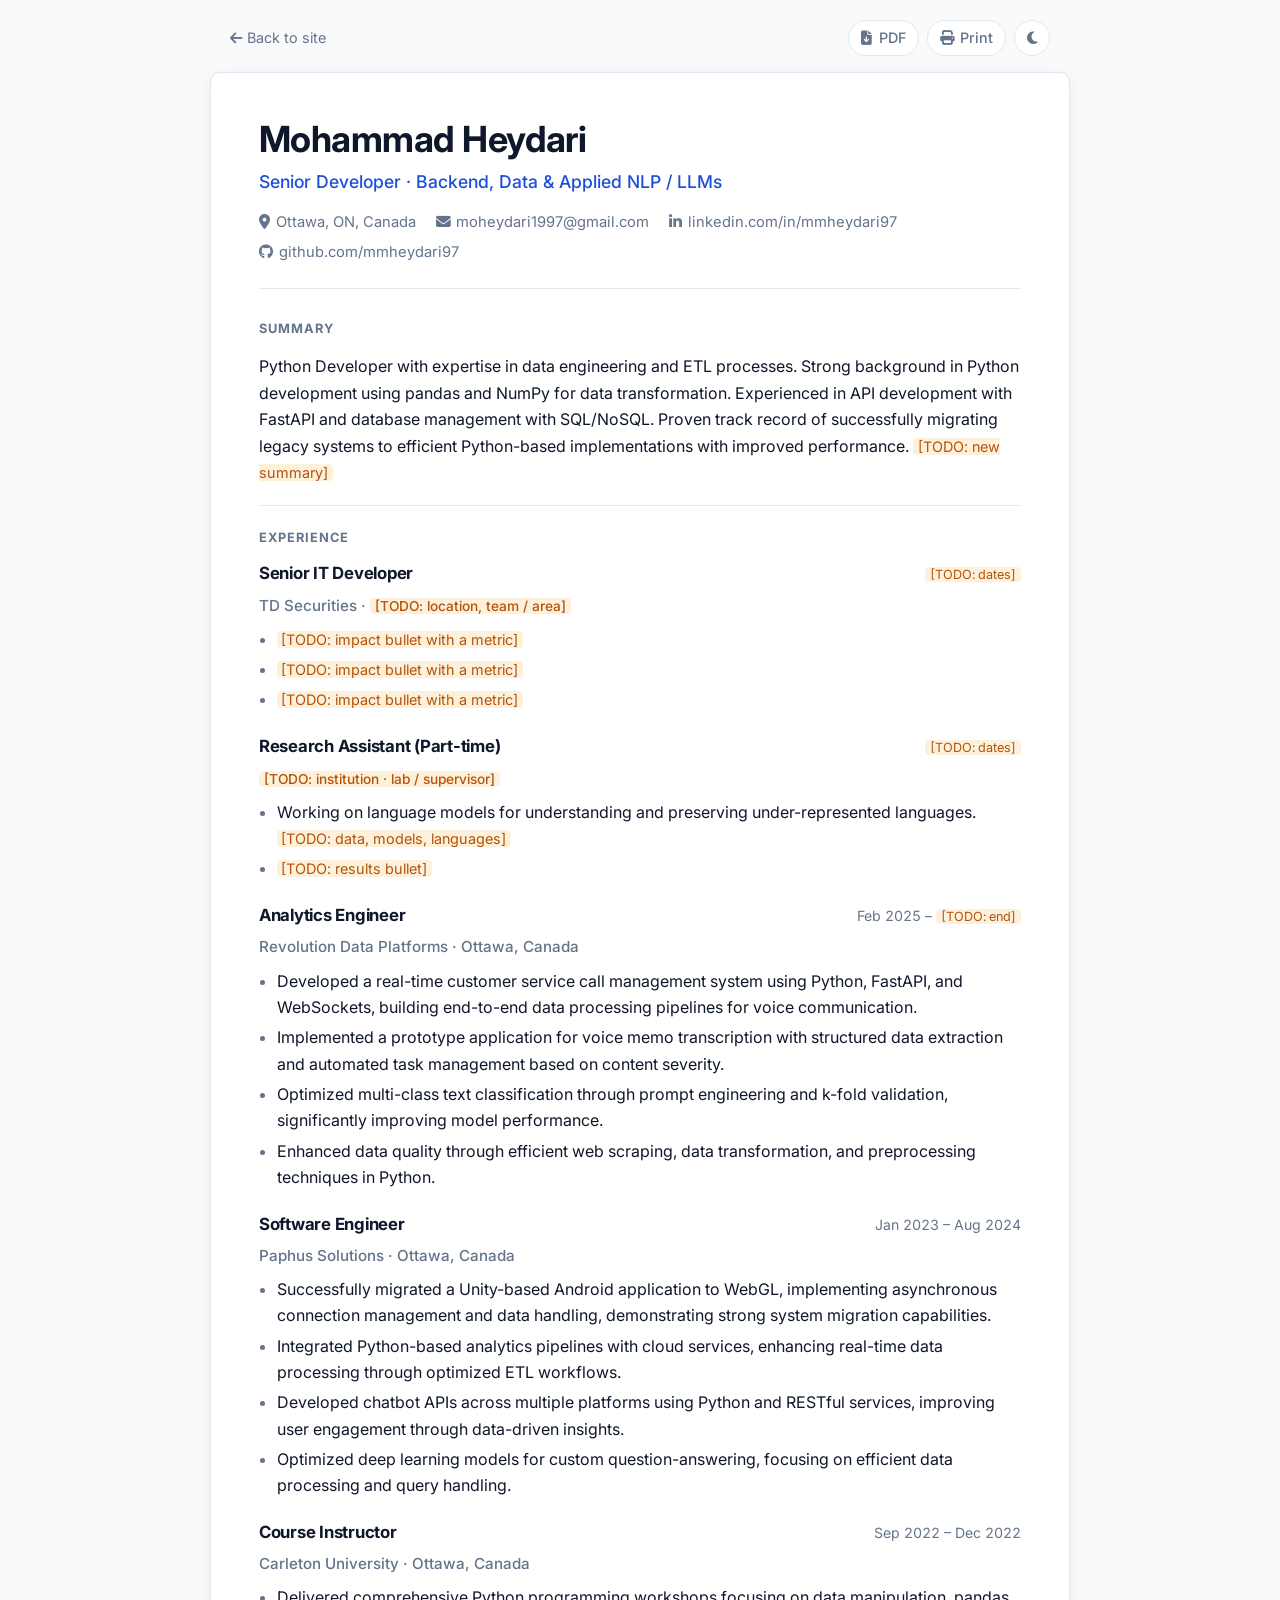
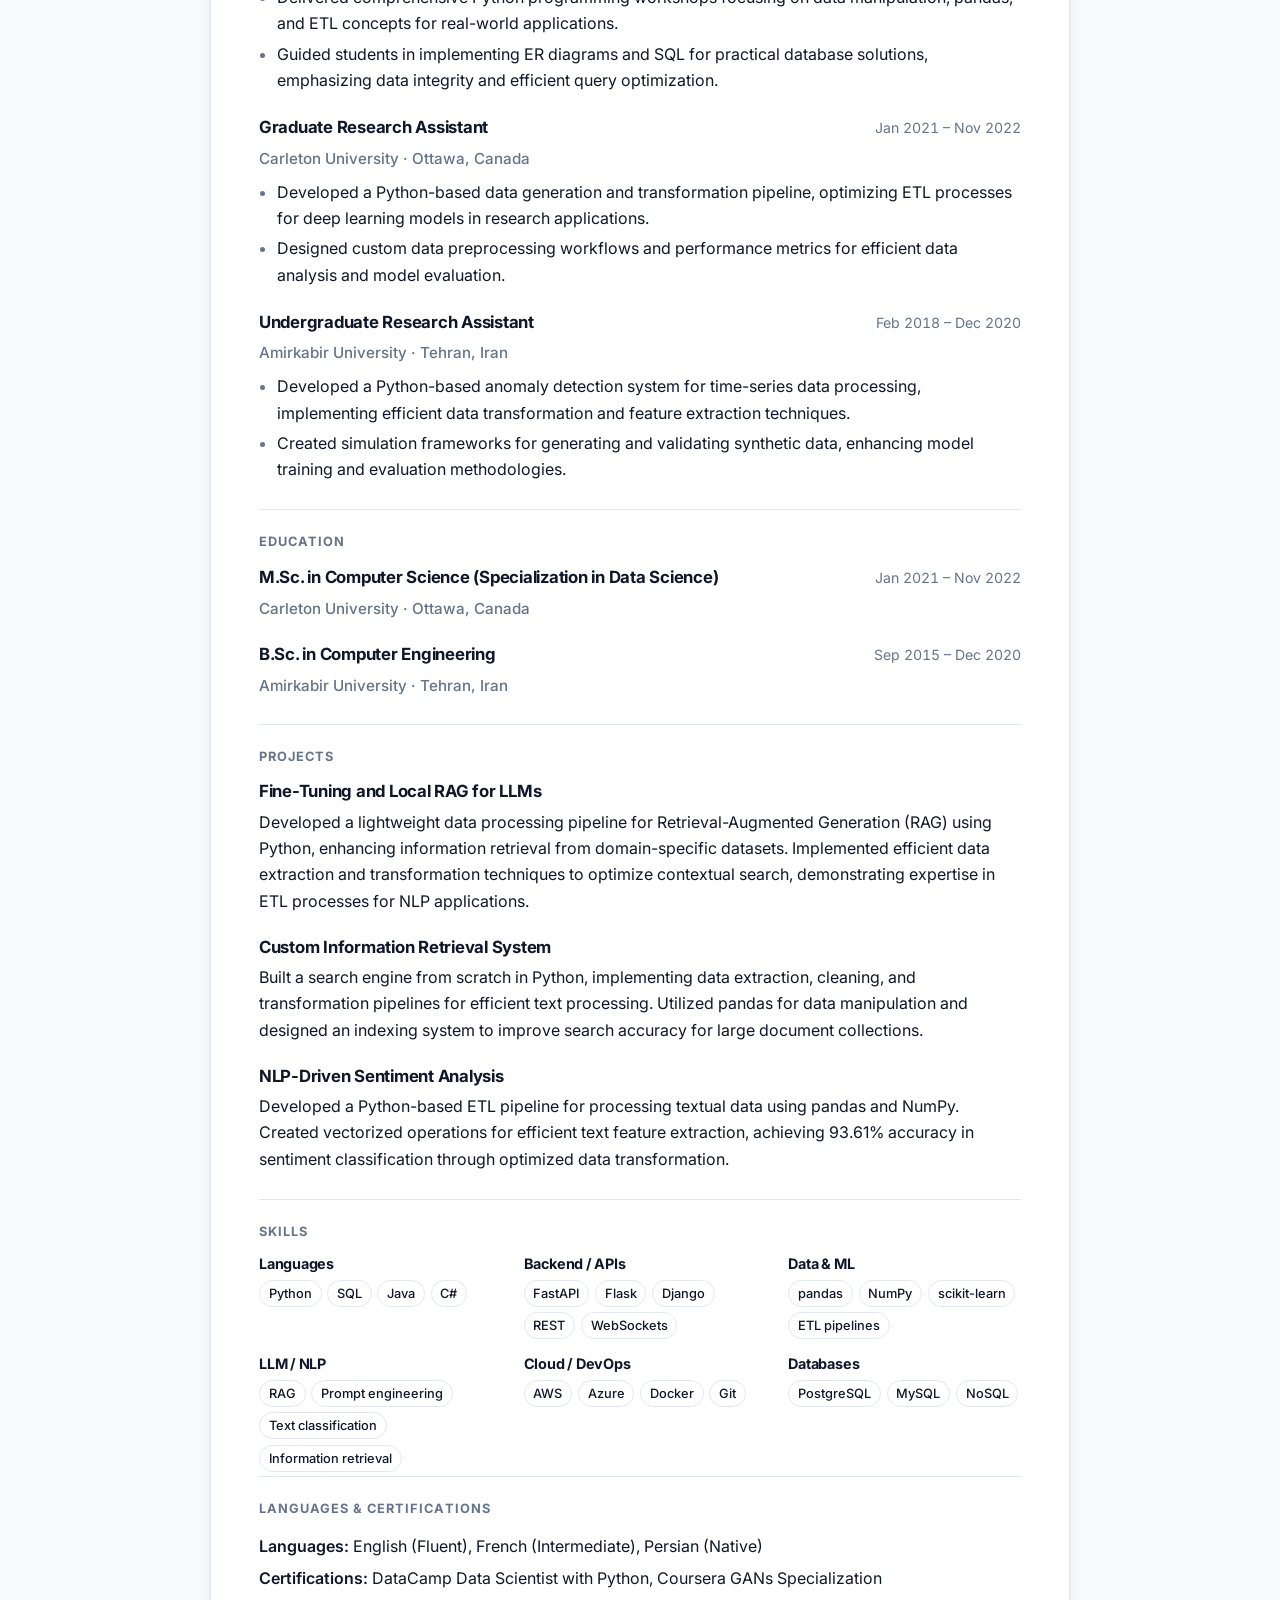
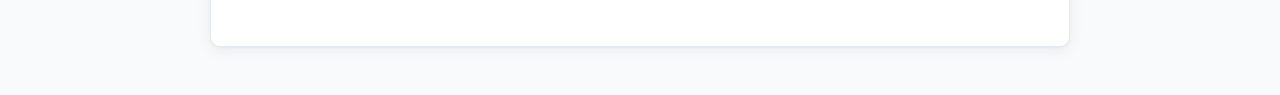
==== cv/updated/modern-cv.html @ 20de5960 "Redesign résumé site: Bootstrap 5.3, shared tokens, dark mode - Replace the 2019 Start Bootstrap tem" ====
<!DOCTYPE html>
<html lang="en">
<head>
    <meta charset="UTF-8">
    <meta name="viewport" content="width=device-width, initial-scale=1">
    <title>Mohammad Heydari · CV</title>
    <meta name="description" content="CV of Mohammad Heydari — senior developer, backend, data and applied NLP / LLMs.">
    <meta name="color-scheme" content="light dark">
    <link rel="icon" type="image/svg+xml" href="../../img/laptop-code-solid.svg">

    <script>
        (function () {
            var t = null;
            try { t = localStorage.getItem('theme'); } catch (e) {}
            if (t !== 'light' && t !== 'dark') {
                t = window.matchMedia && window.matchMedia('(prefers-color-scheme: dark)').matches ? 'dark' : 'light';
            }
            document.documentElement.setAttribute('data-bs-theme', t);
        })();
    </script>

    <link rel="preconnect" href="https://fonts.googleapis.com">
    <link rel="preconnect" href="https://fonts.gstatic.com" crossorigin>
    <link href="https://fonts.googleapis.com/css2?family=Inter:wght@400;500;600;700&display=swap" rel="stylesheet">
    <link rel="stylesheet" href="https://cdnjs.cloudflare.com/ajax/libs/font-awesome/6.5.2/css/all.min.css">

    <style>
        /* Shared design tokens (same block as css/style.css and the blog) */
        :root,
        [data-bs-theme="light"] {
          --bg: #f8fafc;
          --surface: #ffffff;
          --text: #0f172a;
          --muted: #64748b;
          --border: #e2e8f0;
          --accent: #1d4ed8;
          --accent-hover: #1e40af;
          --accent-soft: #dbeafe;
          --accent-rgb: 29, 78, 216;
          --on-accent: #ffffff;
          --shadow: 0 1px 2px rgba(15, 23, 42, 0.04), 0 4px 16px rgba(15, 23, 42, 0.06);
        }
        
        [data-bs-theme="dark"] {
          --bg: #0b1220;
          --surface: #131c2e;
          --text: #e2e8f0;
          --muted: #94a3b8;
          --border: #263247;
          --accent: #60a5fa;
          --accent-hover: #93c5fd;
          --accent-soft: rgba(96, 165, 250, 0.14);
          --accent-rgb: 96, 165, 250;
          --on-accent: #0b1220;
          --shadow: 0 1px 2px rgba(0, 0, 0, 0.3), 0 4px 16px rgba(0, 0, 0, 0.25);
        }

        :root { --radius: 10px; --font: "Inter", system-ui, -apple-system, "Segoe UI", Roboto, sans-serif; }

        *, *::before, *::after { box-sizing: border-box; }
        body {
            margin: 0;
            font-family: var(--font);
            font-size: 1rem;
            line-height: 1.65;
            color: var(--text);
            background: var(--bg);
        }
        a { color: var(--accent); text-underline-offset: 2px; }
        a:hover { color: var(--accent-hover); }
        :focus-visible { outline: 2px solid var(--accent); outline-offset: 2px; }
        h1, h2, h3 { font-weight: 700; letter-spacing: -0.015em; line-height: 1.25; margin: 0; }

        .toolbar {
            max-width: 860px;
            margin: 0 auto;
            padding: 1.25rem 1.25rem 0;
            display: flex;
            justify-content: space-between;
            align-items: center;
            gap: 1rem;
            font-size: .9rem;
        }
        .toolbar a { color: var(--muted); text-decoration: none; }
        .toolbar a:hover { color: var(--accent); }
        .toolbar .actions { display: flex; gap: .5rem; align-items: center; }
        .icon-btn {
            display: inline-flex; align-items: center; justify-content: center; gap: .4rem;
            height: 2.25rem; min-width: 2.25rem; padding: 0 .75rem;
            border: 1px solid var(--border); border-radius: 999px;
            background: var(--surface); color: var(--muted);
            font: inherit; font-weight: 500; cursor: pointer;
            transition: color .15s ease, background-color .15s ease;
        }
        .icon-btn:hover { color: var(--text); background: var(--accent-soft); }
        .theme-toggle { padding: 0; }
        .theme-toggle .fa-sun { display: none; }
        [data-bs-theme="dark"] .theme-toggle .fa-sun { display: inline-block; }
        [data-bs-theme="dark"] .theme-toggle .fa-moon { display: none; }

        .sheet {
            max-width: 860px;
            margin: 1rem auto 3rem;
            padding: 2.75rem 3rem;
            background: var(--surface);
            border: 1px solid var(--border);
            border-radius: var(--radius);
            box-shadow: var(--shadow);
        }

        header { border-bottom: 1px solid var(--border); padding-bottom: 1.5rem; margin-bottom: .5rem; }
        header h1 { font-size: 2.25rem; }
        .subtitle { color: var(--accent); font-weight: 500; font-size: 1.1rem; margin: .3rem 0 .9rem; }
        .contact { display: flex; flex-wrap: wrap; gap: .35rem 1.25rem; color: var(--muted); font-size: .92rem; }
        .contact a { color: var(--muted); text-decoration: none; }
        .contact a:hover { color: var(--accent); }
        .contact i { margin-right: .35rem; }

        section { padding: 1.5rem 0 .25rem; }
        section + section { border-top: 1px solid var(--border); }
        .section-title {
            font-size: .8rem;
            text-transform: uppercase;
            letter-spacing: .08em;
            color: var(--muted);
            margin-bottom: 1rem;
        }

        .item { margin-bottom: 1.4rem; break-inside: avoid; }
        .item-head { display: flex; flex-wrap: wrap; justify-content: space-between; align-items: baseline; gap: .1rem 1.5rem; }
        .item-head h3 { font-size: 1.05rem; }
        .date { color: var(--muted); font-size: .88rem; white-space: nowrap; font-variant-numeric: tabular-nums; }
        .org { color: var(--muted); font-weight: 500; margin: .1rem 0 0; font-size: .95rem; }
        .item ul { margin: .5rem 0 0; padding-left: 1.1rem; }
        .item li { margin-bottom: .25rem; }
        .item li::marker { color: var(--muted); }
        .item p { margin: .4rem 0 0; }

        .skills { display: grid; grid-template-columns: repeat(auto-fit, minmax(14rem, 1fr)); gap: 1rem 2rem; }
        .skills h3 { font-size: .9rem; margin-bottom: .4rem; }
        .chips { display: flex; flex-wrap: wrap; gap: .35rem; list-style: none; padding: 0; margin: 0; }
        .chips li {
            font-size: .8rem; font-weight: 500;
            padding: .12rem .55rem;
            border: 1px solid var(--border);
            border-radius: 999px;
        }
        .kv { margin: 0 0 .4rem; }
        .kv strong { font-weight: 600; }

        .todo {
            color: #b45309;
            background: color-mix(in srgb, #f59e0b 14%, transparent);
            border-radius: 4px;
            padding: 0 .3rem;
            font-size: .9em;
        }
        [data-bs-theme="dark"] .todo { color: #fbbf24; }

        @media (max-width: 640px) {
            .sheet { padding: 1.5rem 1.25rem; margin: .75rem 1rem 2rem; }
            header h1 { font-size: 1.9rem; }
        }
        @media (prefers-reduced-motion: reduce) {
            *, *::before, *::after { transition: none !important; animation: none !important; }
        }
        @media print {
            :root, [data-bs-theme="dark"] {
                --bg: #fff; --surface: #fff; --text: #000; --muted: #444;
                --border: #ccc; --accent: #1d4ed8; --shadow: none;
            }
            @page { margin: 14mm; }
            body { font-size: 10.5pt; }
            .toolbar, .todo { display: none !important; }
            .sheet { margin: 0; padding: 0; border: 0; box-shadow: none; max-width: none; }
            a { color: inherit; text-decoration: none; }
        }
    </style>
</head>
<body>
    <div class="toolbar">
        <a href="../../index.html"><i class="fas fa-arrow-left" aria-hidden="true"></i> Back to site</a>
        <div class="actions">
            <a class="icon-btn" href="CV.pdf" target="_blank" rel="noopener"><i class="fas fa-file-arrow-down" aria-hidden="true"></i> PDF</a>
            <button type="button" class="icon-btn" onclick="window.print()"><i class="fas fa-print" aria-hidden="true"></i> Print</button>
            <button type="button" class="icon-btn theme-toggle" aria-label="Toggle dark mode" title="Toggle dark mode">
                <i class="fas fa-moon" aria-hidden="true"></i><i class="fas fa-sun" aria-hidden="true"></i>
            </button>
        </div>
    </div>

    <main class="sheet">
        <header>
            <h1>Mohammad Heydari</h1>
            <p class="subtitle">Senior Developer · Backend, Data &amp; Applied NLP / LLMs</p>
            <div class="contact">
                <span><i class="fas fa-location-dot" aria-hidden="true"></i>Ottawa, ON, Canada</span>
                <a href="mailto:moheydari1997@gmail.com"><i class="fas fa-envelope" aria-hidden="true"></i>moheydari1997@gmail.com</a>
                <a href="https://linkedin.com/in/mmheydari97" target="_blank" rel="noopener"><i class="fab fa-linkedin-in" aria-hidden="true"></i>linkedin.com/in/mmheydari97</a>
                <a href="https://github.com/mmheydari97" target="_blank" rel="noopener"><i class="fab fa-github" aria-hidden="true"></i>github.com/mmheydari97</a>
            </div>
        </header>

        <section>
            <h2 class="section-title">Summary</h2>
            <p>Python Developer with expertise in data engineering and ETL processes. Strong background in Python development using pandas and NumPy for data transformation. Experienced in API development with FastAPI and database management with SQL/NoSQL. Proven track record of successfully migrating legacy systems to efficient Python-based implementations with improved performance. <span class="todo">[TODO: new summary]</span></p>
        </section>

        <section>
            <h2 class="section-title">Experience</h2>

            <div class="item">
                <div class="item-head"><h3>Senior IT Developer</h3><span class="date"><span class="todo">[TODO: dates]</span></span></div>
                <p class="org">TD Securities · <span class="todo">[TODO: location, team / area]</span></p>
                <ul>
                    <li><span class="todo">[TODO: impact bullet with a metric]</span></li>
                    <li><span class="todo">[TODO: impact bullet with a metric]</span></li>
                    <li><span class="todo">[TODO: impact bullet with a metric]</span></li>
                </ul>
            </div>

            <div class="item">
                <div class="item-head"><h3>Research Assistant (Part-time)</h3><span class="date"><span class="todo">[TODO: dates]</span></span></div>
                <p class="org"><span class="todo">[TODO: institution · lab / supervisor]</span></p>
                <ul>
                    <li>Working on language models for understanding and preserving under-represented languages. <span class="todo">[TODO: data, models, languages]</span></li>
                    <li><span class="todo">[TODO: results bullet]</span></li>
                </ul>
            </div>

            <div class="item">
                <div class="item-head"><h3>Analytics Engineer</h3><span class="date">Feb 2025 – <span class="todo">[TODO: end]</span></span></div>
                <p class="org">Revolution Data Platforms · Ottawa, Canada</p>
                <ul>
                    <li>Developed a real-time customer service call management system using Python, FastAPI, and WebSockets, building end-to-end data processing pipelines for voice communication.</li>
                    <li>Implemented a prototype application for voice memo transcription with structured data extraction and automated task management based on content severity.</li>
                    <li>Optimized multi-class text classification through prompt engineering and k-fold validation, significantly improving model performance.</li>
                    <li>Enhanced data quality through efficient web scraping, data transformation, and preprocessing techniques in Python.</li>
                </ul>
            </div>

            <div class="item">
                <div class="item-head"><h3>Software Engineer</h3><span class="date">Jan 2023 – Aug 2024</span></div>
                <p class="org">Paphus Solutions · Ottawa, Canada</p>
                <ul>
                    <li>Successfully migrated a Unity-based Android application to WebGL, implementing asynchronous connection management and data handling, demonstrating strong system migration capabilities.</li>
                    <li>Integrated Python-based analytics pipelines with cloud services, enhancing real-time data processing through optimized ETL workflows.</li>
                    <li>Developed chatbot APIs across multiple platforms using Python and RESTful services, improving user engagement through data-driven insights.</li>
                    <li>Optimized deep learning models for custom question-answering, focusing on efficient data processing and query handling.</li>
                </ul>
            </div>

            <div class="item">
                <div class="item-head"><h3>Course Instructor</h3><span class="date">Sep 2022 – Dec 2022</span></div>
                <p class="org">Carleton University · Ottawa, Canada</p>
                <ul>
                    <li>Delivered comprehensive Python programming workshops focusing on data manipulation, pandas, and ETL concepts for real-world applications.</li>
                    <li>Guided students in implementing ER diagrams and SQL for practical database solutions, emphasizing data integrity and efficient query optimization.</li>
                </ul>
            </div>

            <div class="item">
                <div class="item-head"><h3>Graduate Research Assistant</h3><span class="date">Jan 2021 – Nov 2022</span></div>
                <p class="org">Carleton University · Ottawa, Canada</p>
                <ul>
                    <li>Developed a Python-based data generation and transformation pipeline, optimizing ETL processes for deep learning models in research applications.</li>
                    <li>Designed custom data preprocessing workflows and performance metrics for efficient data analysis and model evaluation.</li>
                </ul>
            </div>

            <div class="item">
                <div class="item-head"><h3>Undergraduate Research Assistant</h3><span class="date">Feb 2018 – Dec 2020</span></div>
                <p class="org">Amirkabir University · Tehran, Iran</p>
                <ul>
                    <li>Developed a Python-based anomaly detection system for time-series data processing, implementing efficient data transformation and feature extraction techniques.</li>
                    <li>Created simulation frameworks for generating and validating synthetic data, enhancing model training and evaluation methodologies.</li>
                </ul>
            </div>
        </section>

        <section>
            <h2 class="section-title">Education</h2>
            <div class="item">
                <div class="item-head"><h3>M.Sc. in Computer Science (Specialization in Data Science)</h3><span class="date">Jan 2021 – Nov 2022</span></div>
                <p class="org">Carleton University · Ottawa, Canada</p>
            </div>
            <div class="item">
                <div class="item-head"><h3>B.Sc. in Computer Engineering</h3><span class="date">Sep 2015 – Dec 2020</span></div>
                <p class="org">Amirkabir University · Tehran, Iran</p>
            </div>
        </section>

        <section>
            <h2 class="section-title">Projects</h2>
            <div class="item">
                <div class="item-head"><h3>Fine-Tuning and Local RAG for LLMs</h3></div>
                <p>Developed a lightweight data processing pipeline for Retrieval-Augmented Generation (RAG) using Python, enhancing information retrieval from domain-specific datasets. Implemented efficient data extraction and transformation techniques to optimize contextual search, demonstrating expertise in ETL processes for NLP applications.</p>
            </div>
            <div class="item">
                <div class="item-head"><h3>Custom Information Retrieval System</h3></div>
                <p>Built a search engine from scratch in Python, implementing data extraction, cleaning, and transformation pipelines for efficient text processing. Utilized pandas for data manipulation and designed an indexing system to improve search accuracy for large document collections.</p>
            </div>
            <div class="item">
                <div class="item-head"><h3>NLP-Driven Sentiment Analysis</h3></div>
                <p>Developed a Python-based ETL pipeline for processing textual data using pandas and NumPy. Created vectorized operations for efficient text feature extraction, achieving 93.61% accuracy in sentiment classification through optimized data transformation.</p>
            </div>
        </section>

        <section>
            <h2 class="section-title">Skills</h2>
            <div class="skills">
                <div><h3>Languages</h3><ul class="chips"><li>Python</li><li>SQL</li><li>Java</li><li>C#</li></ul></div>
                <div><h3>Backend / APIs</h3><ul class="chips"><li>FastAPI</li><li>Flask</li><li>Django</li><li>REST</li><li>WebSockets</li></ul></div>
                <div><h3>Data &amp; ML</h3><ul class="chips"><li>pandas</li><li>NumPy</li><li>scikit-learn</li><li>ETL pipelines</li></ul></div>
                <div><h3>LLM / NLP</h3><ul class="chips"><li>RAG</li><li>Prompt engineering</li><li>Text classification</li><li>Information retrieval</li></ul></div>
                <div><h3>Cloud / DevOps</h3><ul class="chips"><li>AWS</li><li>Azure</li><li>Docker</li><li>Git</li></ul></div>
                <div><h3>Databases</h3><ul class="chips"><li>PostgreSQL</li><li>MySQL</li><li>NoSQL</li></ul></div>
            </div>
        </section>

        <section>
            <h2 class="section-title">Languages &amp; Certifications</h2>
            <p class="kv"><strong>Languages:</strong> English (Fluent), French (Intermediate), Persian (Native)</p>
            <p class="kv"><strong>Certifications:</strong> DataCamp Data Scientist with Python, Coursera GANs Specialization</p>
        </section>
    </main>

    <script>
        (function () {
            var root = document.documentElement;
            document.querySelectorAll('.theme-toggle').forEach(function (btn) {
                btn.addEventListener('click', function () {
                    var next = root.getAttribute('data-bs-theme') === 'dark' ? 'light' : 'dark';
                    root.setAttribute('data-bs-theme', next);
                    try { localStorage.setItem('theme', next); } catch (e) {}
                });
            });
        })();
    </script>
</body>
</html>
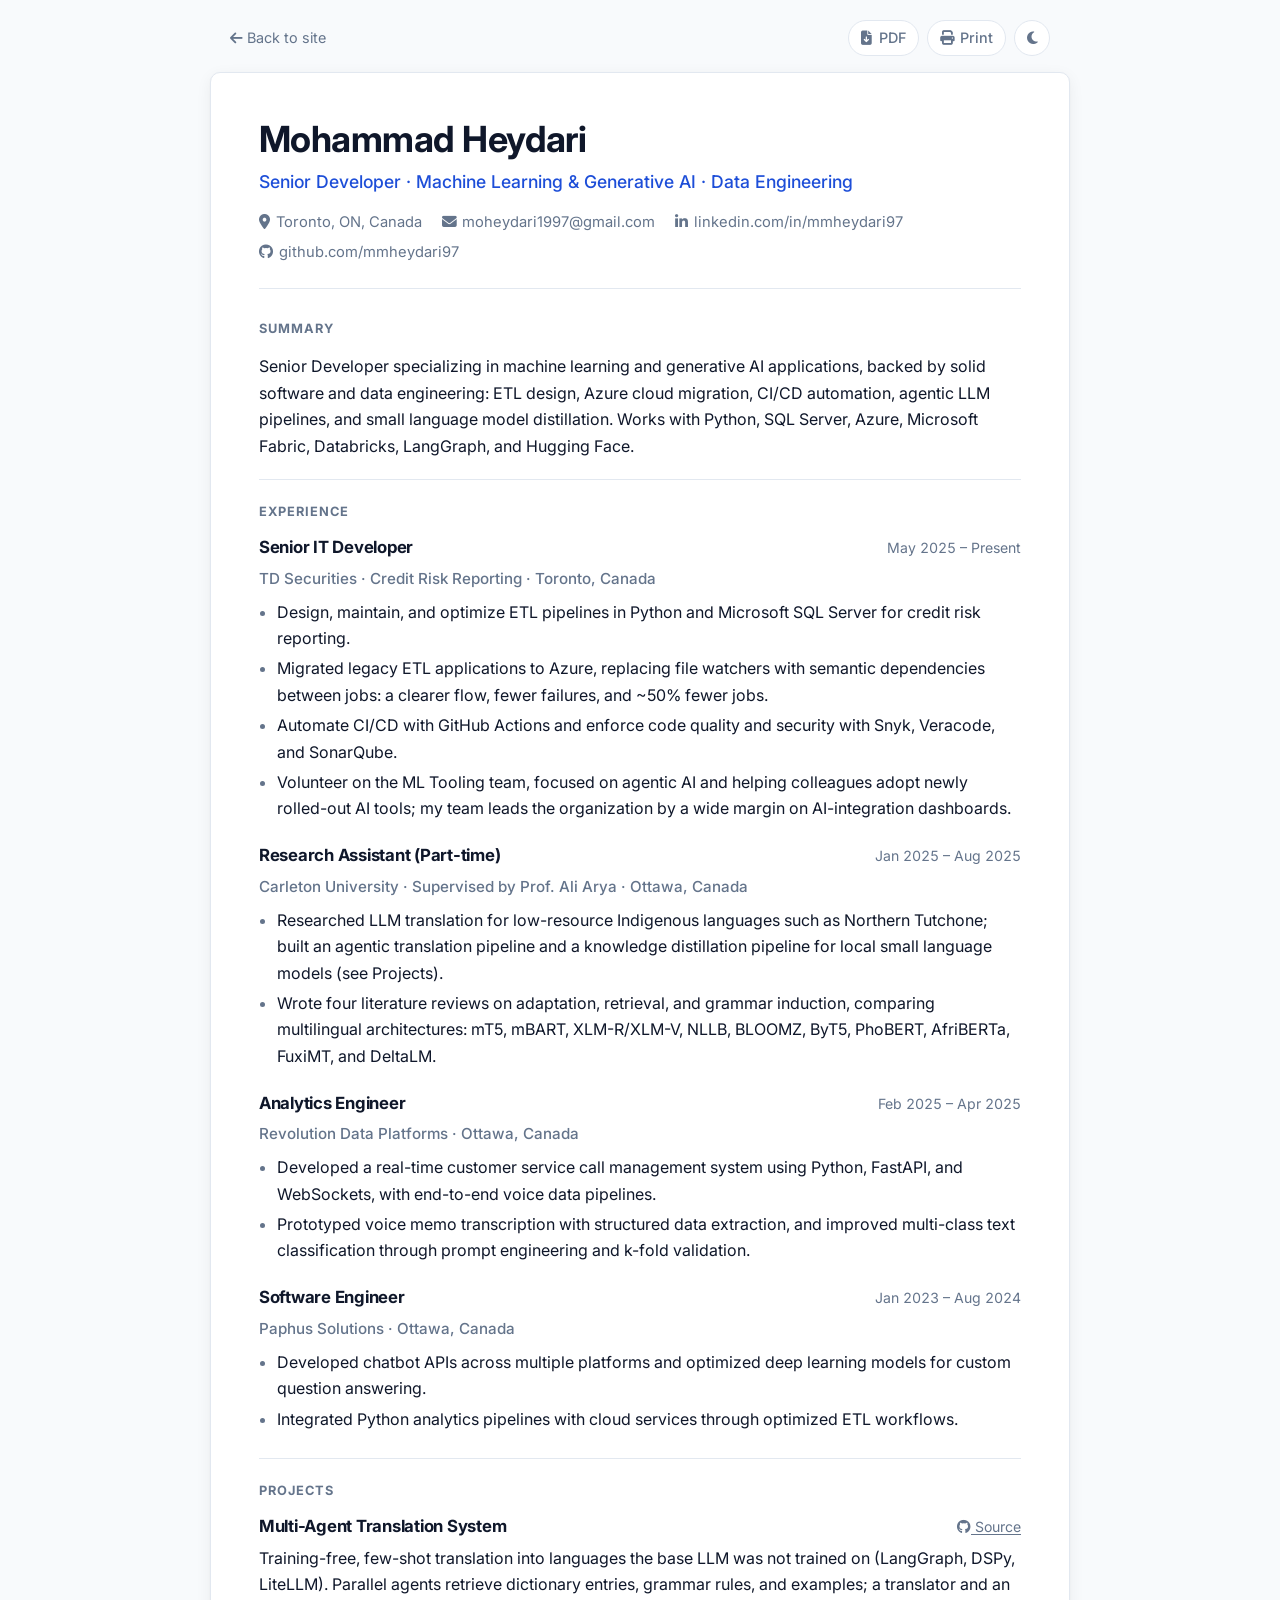
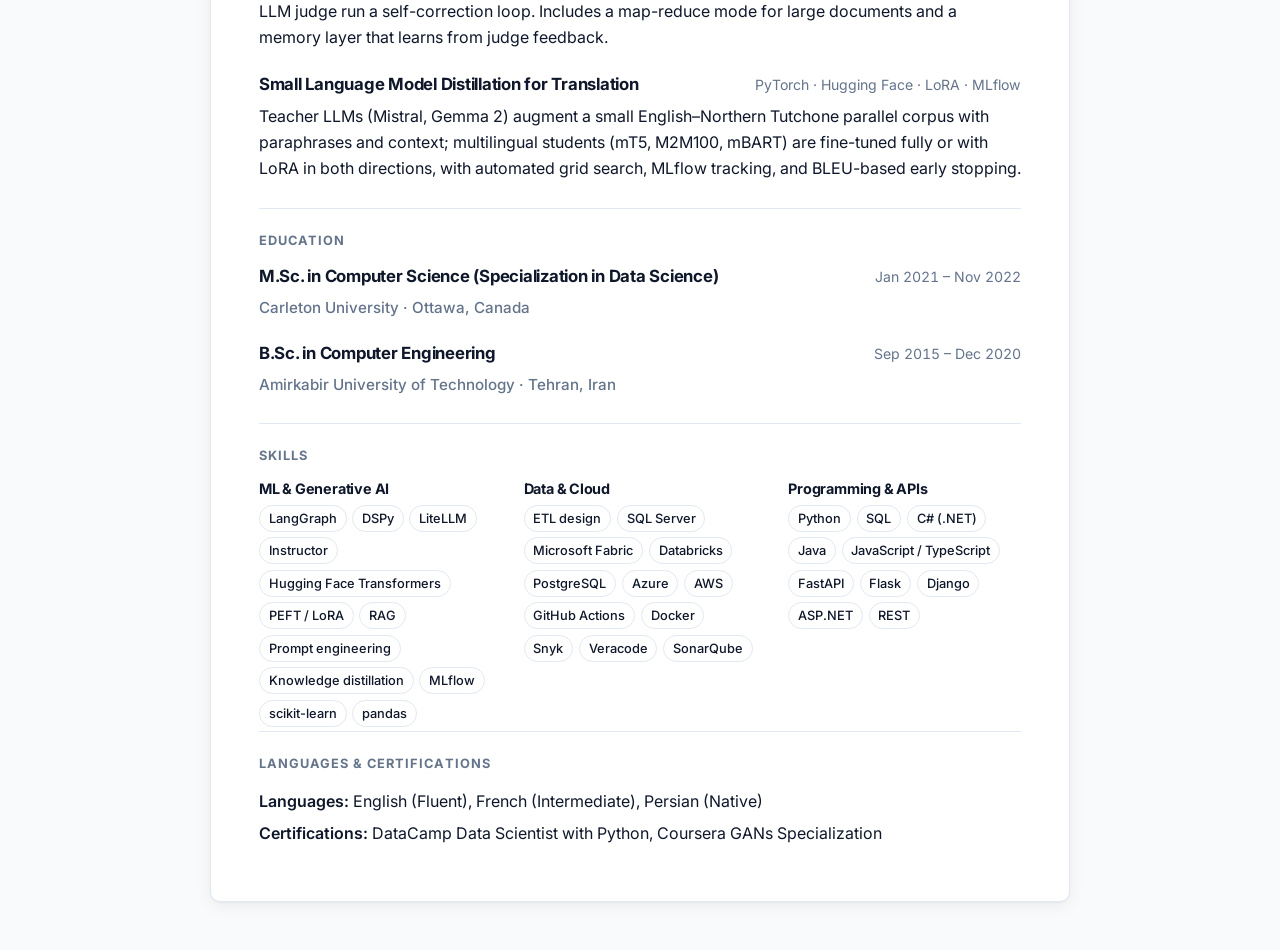
==== commit e525d87a: "update todo" ====
--- a/cv/updated/modern-cv.html
+++ b/cv/updated/modern-cv.html
@@ -4,7 +4,7 @@
     <meta charset="UTF-8">
     <meta name="viewport" content="width=device-width, initial-scale=1">
     <title>Mohammad Heydari · CV</title>
-    <meta name="description" content="CV of Mohammad Heydari — senior developer, backend, data and applied NLP / LLMs.">
+    <meta name="description" content="CV of Mohammad Heydari — senior developer specializing in machine learning, generative AI and data engineering.">
     <meta name="color-scheme" content="light dark">
     <link rel="icon" type="image/svg+xml" href="../../img/laptop-code-solid.svg">
 
@@ -192,9 +192,9 @@
     <main class="sheet">
         <header>
             <h1>Mohammad Heydari</h1>
-            <p class="subtitle">Senior Developer · Backend, Data &amp; Applied NLP / LLMs</p>
+            <p class="subtitle">Senior Developer · Machine Learning &amp; Generative AI · Data Engineering</p>
             <div class="contact">
-                <span><i class="fas fa-location-dot" aria-hidden="true"></i>Ottawa, ON, Canada</span>
+                <span><i class="fas fa-location-dot" aria-hidden="true"></i>Toronto, ON, Canada</span>
                 <a href="mailto:moheydari1997@gmail.com"><i class="fas fa-envelope" aria-hidden="true"></i>moheydari1997@gmail.com</a>
                 <a href="https://linkedin.com/in/mmheydari97" target="_blank" rel="noopener"><i class="fab fa-linkedin-in" aria-hidden="true"></i>linkedin.com/in/mmheydari97</a>
                 <a href="https://github.com/mmheydari97" target="_blank" rel="noopener"><i class="fab fa-github" aria-hidden="true"></i>github.com/mmheydari97</a>
@@ -203,39 +203,38 @@
 
         <section>
             <h2 class="section-title">Summary</h2>
-            <p>Python Developer with expertise in data engineering and ETL processes. Strong background in Python development using pandas and NumPy for data transformation. Experienced in API development with FastAPI and database management with SQL/NoSQL. Proven track record of successfully migrating legacy systems to efficient Python-based implementations with improved performance. <span class="todo">[TODO: new summary]</span></p>
+            <p>Senior Developer specializing in machine learning and generative AI applications, backed by solid software and data engineering: ETL design, Azure cloud migration, CI/CD automation, agentic LLM pipelines, and small language model distillation. Works with Python, SQL Server, Azure, Microsoft Fabric, Databricks, LangGraph, and Hugging Face.</p>
         </section>
 
         <section>
             <h2 class="section-title">Experience</h2>
 
             <div class="item">
-                <div class="item-head"><h3>Senior IT Developer</h3><span class="date"><span class="todo">[TODO: dates]</span></span></div>
-                <p class="org">TD Securities · <span class="todo">[TODO: location, team / area]</span></p>
+                <div class="item-head"><h3>Senior IT Developer</h3><span class="date">May 2025 – Present</span></div>
+                <p class="org">TD Securities · Credit Risk Reporting · Toronto, Canada</p>
                 <ul>
-                    <li><span class="todo">[TODO: impact bullet with a metric]</span></li>
-                    <li><span class="todo">[TODO: impact bullet with a metric]</span></li>
-                    <li><span class="todo">[TODO: impact bullet with a metric]</span></li>
+                    <li>Design, maintain, and optimize ETL pipelines in Python and Microsoft SQL Server for credit risk reporting.</li>
+                    <li>Migrated legacy ETL applications to Azure, replacing file watchers with semantic dependencies between jobs: a clearer flow, fewer failures, and ~50% fewer jobs.</li>
+                    <li>Automate CI/CD with GitHub Actions and enforce code quality and security with Snyk, Veracode, and SonarQube.</li>
+                    <li>Volunteer on the ML Tooling team, focused on agentic AI and helping colleagues adopt newly rolled-out AI tools; my team leads the organization by a wide margin on AI-integration dashboards.</li>
                 </ul>
             </div>
 
             <div class="item">
-                <div class="item-head"><h3>Research Assistant (Part-time)</h3><span class="date"><span class="todo">[TODO: dates]</span></span></div>
-                <p class="org"><span class="todo">[TODO: institution · lab / supervisor]</span></p>
+                <div class="item-head"><h3>Research Assistant (Part-time)</h3><span class="date">Jan 2025 – Aug 2025</span></div>
+                <p class="org">Carleton University · Supervised by Prof. Ali Arya · Ottawa, Canada</p>
                 <ul>
-                    <li>Working on language models for understanding and preserving under-represented languages. <span class="todo">[TODO: data, models, languages]</span></li>
-                    <li><span class="todo">[TODO: results bullet]</span></li>
+                    <li>Researched LLM translation for low-resource Indigenous languages such as Northern Tutchone; built an agentic translation pipeline and a knowledge distillation pipeline for local small language models (see Projects).</li>
+                    <li>Wrote four literature reviews on adaptation, retrieval, and grammar induction, comparing multilingual architectures: mT5, mBART, XLM-R/XLM-V, NLLB, BLOOMZ, ByT5, PhoBERT, AfriBERTa, FuxiMT, and DeltaLM.</li>
                 </ul>
             </div>
 
             <div class="item">
-                <div class="item-head"><h3>Analytics Engineer</h3><span class="date">Feb 2025 – <span class="todo">[TODO: end]</span></span></div>
+                <div class="item-head"><h3>Analytics Engineer</h3><span class="date">Feb 2025 – Apr 2025</span></div>
                 <p class="org">Revolution Data Platforms · Ottawa, Canada</p>
                 <ul>
-                    <li>Developed a real-time customer service call management system using Python, FastAPI, and WebSockets, building end-to-end data processing pipelines for voice communication.</li>
-                    <li>Implemented a prototype application for voice memo transcription with structured data extraction and automated task management based on content severity.</li>
-                    <li>Optimized multi-class text classification through prompt engineering and k-fold validation, significantly improving model performance.</li>
-                    <li>Enhanced data quality through efficient web scraping, data transformation, and preprocessing techniques in Python.</li>
+                    <li>Developed a real-time customer service call management system using Python, FastAPI, and WebSockets, with end-to-end voice data pipelines.</li>
+                    <li>Prototyped voice memo transcription with structured data extraction, and improved multi-class text classification through prompt engineering and k-fold validation.</li>
                 </ul>
             </div>
 
@@ -243,38 +242,21 @@
                 <div class="item-head"><h3>Software Engineer</h3><span class="date">Jan 2023 – Aug 2024</span></div>
                 <p class="org">Paphus Solutions · Ottawa, Canada</p>
                 <ul>
-                    <li>Successfully migrated a Unity-based Android application to WebGL, implementing asynchronous connection management and data handling, demonstrating strong system migration capabilities.</li>
-                    <li>Integrated Python-based analytics pipelines with cloud services, enhancing real-time data processing through optimized ETL workflows.</li>
-                    <li>Developed chatbot APIs across multiple platforms using Python and RESTful services, improving user engagement through data-driven insights.</li>
-                    <li>Optimized deep learning models for custom question-answering, focusing on efficient data processing and query handling.</li>
+                    <li>Developed chatbot APIs across multiple platforms and optimized deep learning models for custom question answering.</li>
+                    <li>Integrated Python analytics pipelines with cloud services through optimized ETL workflows.</li>
                 </ul>
             </div>
-
-            <div class="item">
-                <div class="item-head"><h3>Course Instructor</h3><span class="date">Sep 2022 – Dec 2022</span></div>
-                <p class="org">Carleton University · Ottawa, Canada</p>
-                <ul>
-                    <li>Delivered comprehensive Python programming workshops focusing on data manipulation, pandas, and ETL concepts for real-world applications.</li>
-                    <li>Guided students in implementing ER diagrams and SQL for practical database solutions, emphasizing data integrity and efficient query optimization.</li>
-                </ul>
-            </div>
-
-            <div class="item">
-                <div class="item-head"><h3>Graduate Research Assistant</h3><span class="date">Jan 2021 – Nov 2022</span></div>
-                <p class="org">Carleton University · Ottawa, Canada</p>
-                <ul>
-                    <li>Developed a Python-based data generation and transformation pipeline, optimizing ETL processes for deep learning models in research applications.</li>
-                    <li>Designed custom data preprocessing workflows and performance metrics for efficient data analysis and model evaluation.</li>
-                </ul>
-            </div>
-
-            <div class="item">
-                <div class="item-head"><h3>Undergraduate Research Assistant</h3><span class="date">Feb 2018 – Dec 2020</span></div>
-                <p class="org">Amirkabir University · Tehran, Iran</p>
-                <ul>
-                    <li>Developed a Python-based anomaly detection system for time-series data processing, implementing efficient data transformation and feature extraction techniques.</li>
-                    <li>Created simulation frameworks for generating and validating synthetic data, enhancing model training and evaluation methodologies.</li>
-                </ul>
+        </section>
+
+        <section>
+            <h2 class="section-title">Projects</h2>
+            <div class="item">
+                <div class="item-head"><h3>Multi-Agent Translation System</h3><a class="date" href="https://github.com/uni-VR-sity/translation-agent-system" target="_blank" rel="noopener"><i class="fab fa-github" aria-hidden="true"></i> Source</a></div>
+                <p>Training-free, few-shot translation into languages the base LLM was not trained on (LangGraph, DSPy, LiteLLM). Parallel agents retrieve dictionary entries, grammar rules, and examples; a translator and an LLM judge run a self-correction loop. Includes a map-reduce mode for large documents and a memory layer that learns from judge feedback.</p>
+            </div>
+            <div class="item">
+                <div class="item-head"><h3>Small Language Model Distillation for Translation</h3><span class="date">PyTorch · Hugging Face · LoRA · MLflow</span></div>
+                <p>Teacher LLMs (Mistral, Gemma 2) augment a small English–Northern Tutchone parallel corpus with paraphrases and context; multilingual students (mT5, M2M100, mBART) are fine-tuned fully or with LoRA in both directions, with automated grid search, MLflow tracking, and BLEU-based early stopping.</p>
             </div>
         </section>
 
@@ -286,35 +268,16 @@
             </div>
             <div class="item">
                 <div class="item-head"><h3>B.Sc. in Computer Engineering</h3><span class="date">Sep 2015 – Dec 2020</span></div>
-                <p class="org">Amirkabir University · Tehran, Iran</p>
-            </div>
-        </section>
-
-        <section>
-            <h2 class="section-title">Projects</h2>
-            <div class="item">
-                <div class="item-head"><h3>Fine-Tuning and Local RAG for LLMs</h3></div>
-                <p>Developed a lightweight data processing pipeline for Retrieval-Augmented Generation (RAG) using Python, enhancing information retrieval from domain-specific datasets. Implemented efficient data extraction and transformation techniques to optimize contextual search, demonstrating expertise in ETL processes for NLP applications.</p>
-            </div>
-            <div class="item">
-                <div class="item-head"><h3>Custom Information Retrieval System</h3></div>
-                <p>Built a search engine from scratch in Python, implementing data extraction, cleaning, and transformation pipelines for efficient text processing. Utilized pandas for data manipulation and designed an indexing system to improve search accuracy for large document collections.</p>
-            </div>
-            <div class="item">
-                <div class="item-head"><h3>NLP-Driven Sentiment Analysis</h3></div>
-                <p>Developed a Python-based ETL pipeline for processing textual data using pandas and NumPy. Created vectorized operations for efficient text feature extraction, achieving 93.61% accuracy in sentiment classification through optimized data transformation.</p>
+                <p class="org">Amirkabir University of Technology · Tehran, Iran</p>
             </div>
         </section>
 
         <section>
             <h2 class="section-title">Skills</h2>
             <div class="skills">
-                <div><h3>Languages</h3><ul class="chips"><li>Python</li><li>SQL</li><li>Java</li><li>C#</li></ul></div>
-                <div><h3>Backend / APIs</h3><ul class="chips"><li>FastAPI</li><li>Flask</li><li>Django</li><li>REST</li><li>WebSockets</li></ul></div>
-                <div><h3>Data &amp; ML</h3><ul class="chips"><li>pandas</li><li>NumPy</li><li>scikit-learn</li><li>ETL pipelines</li></ul></div>
-                <div><h3>LLM / NLP</h3><ul class="chips"><li>RAG</li><li>Prompt engineering</li><li>Text classification</li><li>Information retrieval</li></ul></div>
-                <div><h3>Cloud / DevOps</h3><ul class="chips"><li>AWS</li><li>Azure</li><li>Docker</li><li>Git</li></ul></div>
-                <div><h3>Databases</h3><ul class="chips"><li>PostgreSQL</li><li>MySQL</li><li>NoSQL</li></ul></div>
+                <div><h3>ML &amp; Generative AI</h3><ul class="chips"><li>LangGraph</li><li>DSPy</li><li>LiteLLM</li><li>Instructor</li><li>Hugging Face Transformers</li><li>PEFT / LoRA</li><li>RAG</li><li>Prompt engineering</li><li>Knowledge distillation</li><li>MLflow</li><li>scikit-learn</li><li>pandas</li></ul></div>
+                <div><h3>Data &amp; Cloud</h3><ul class="chips"><li>ETL design</li><li>SQL Server</li><li>Microsoft Fabric</li><li>Databricks</li><li>PostgreSQL</li><li>Azure</li><li>AWS</li><li>GitHub Actions</li><li>Docker</li><li>Snyk</li><li>Veracode</li><li>SonarQube</li></ul></div>
+                <div><h3>Programming &amp; APIs</h3><ul class="chips"><li>Python</li><li>SQL</li><li>C# (.NET)</li><li>Java</li><li>JavaScript / TypeScript</li><li>FastAPI</li><li>Flask</li><li>Django</li><li>ASP.NET</li><li>REST</li></ul></div>
             </div>
         </section>
 
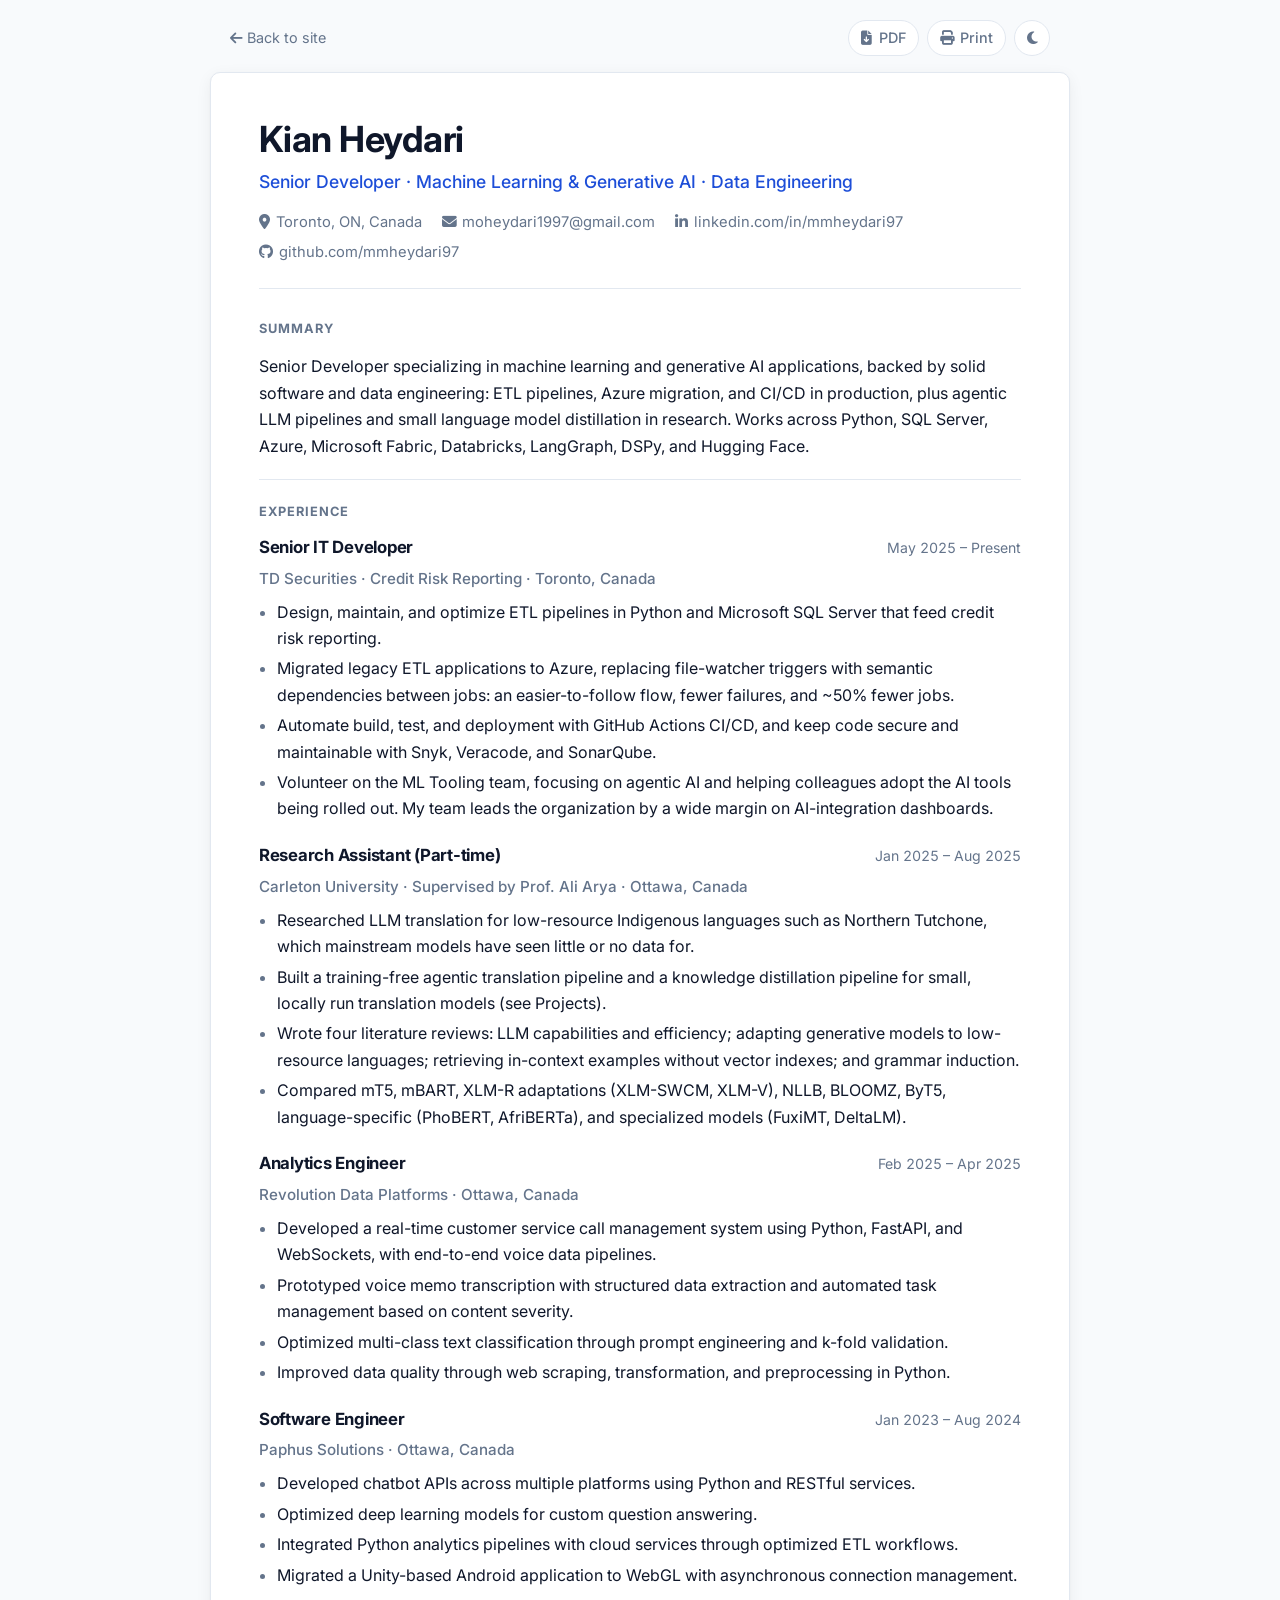
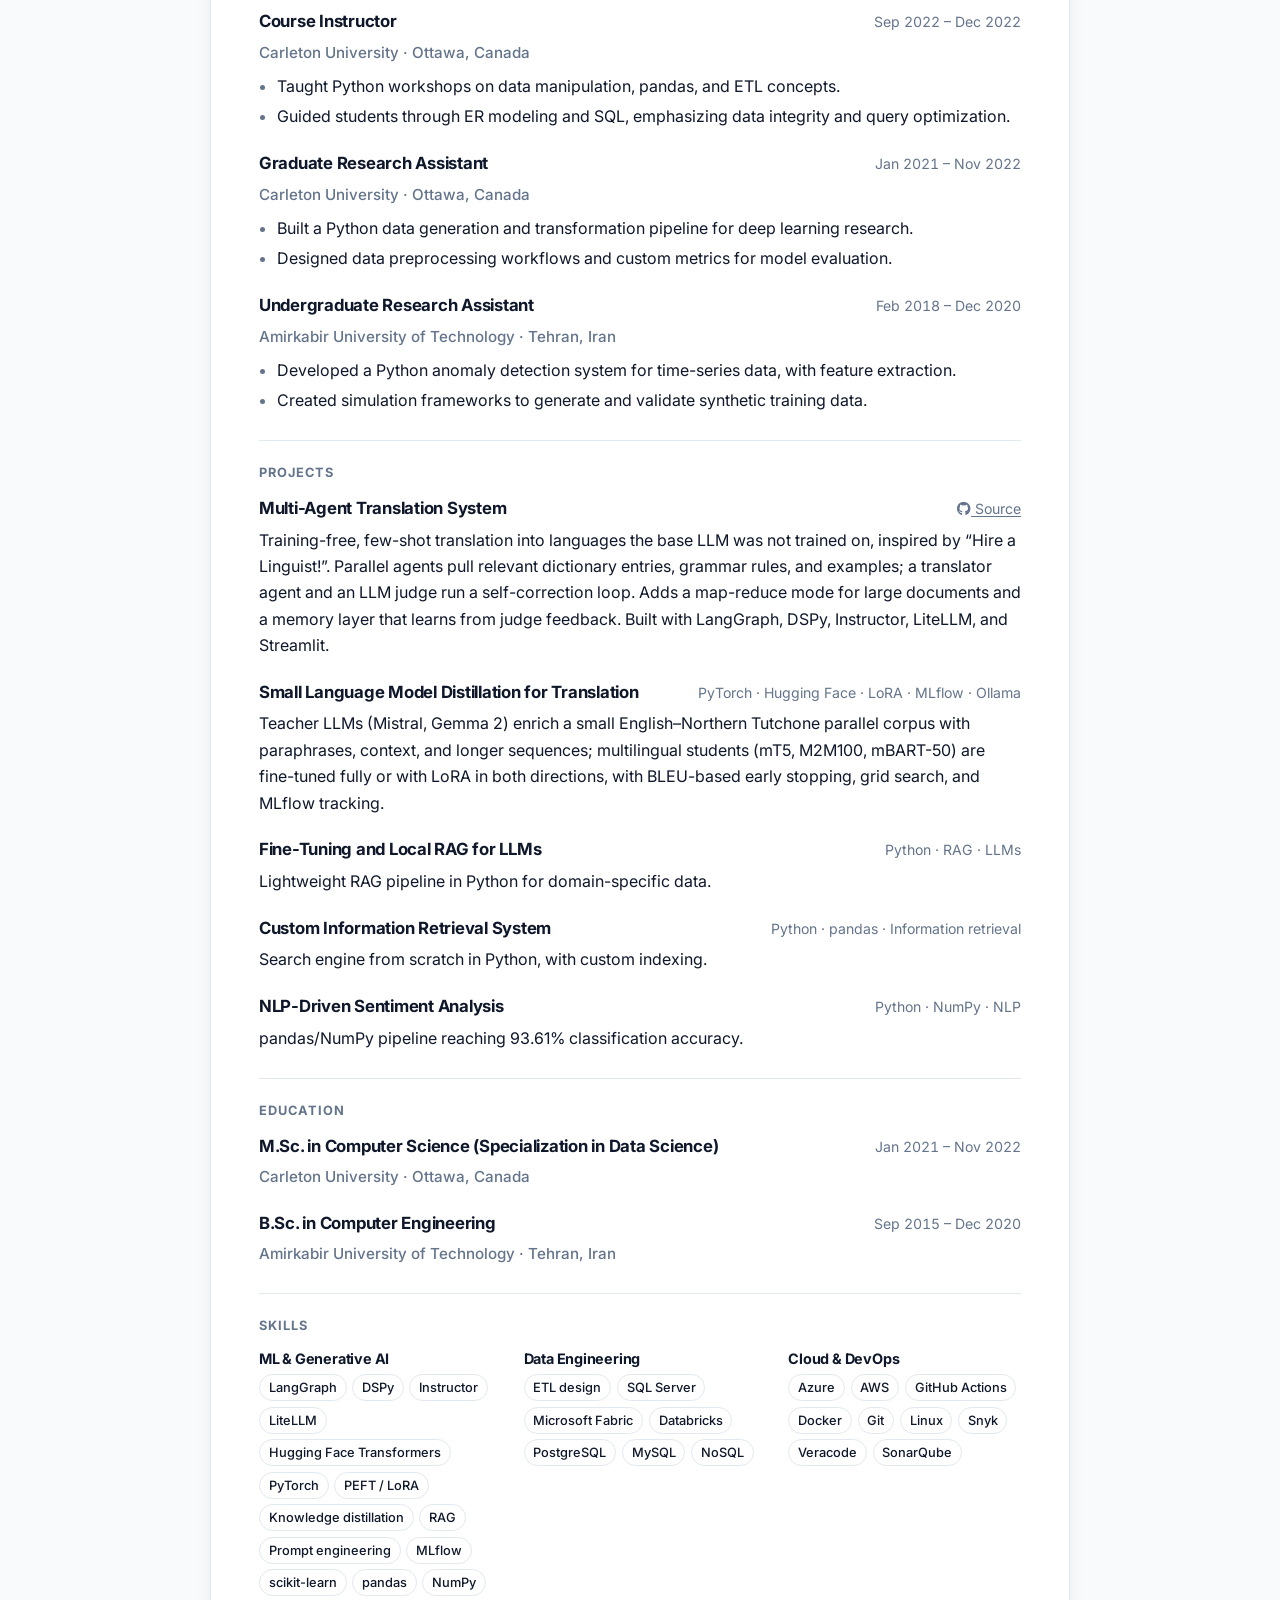
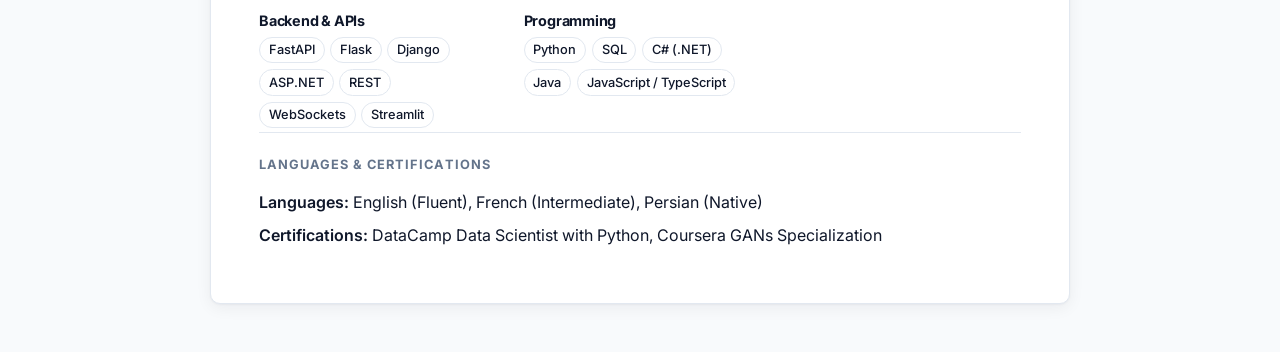
==== commit 0f0b0963: "clean up" ====
--- a/cv/updated/modern-cv.html
+++ b/cv/updated/modern-cv.html
@@ -3,8 +3,8 @@
 <head>
     <meta charset="UTF-8">
     <meta name="viewport" content="width=device-width, initial-scale=1">
-    <title>Mohammad Heydari · CV</title>
-    <meta name="description" content="CV of Mohammad Heydari — senior developer specializing in machine learning, generative AI and data engineering.">
+    <title>Kian Heydari · CV</title>
+    <meta name="description" content="CV of Kian Heydari — senior developer specializing in machine learning, generative AI and data engineering.">
     <meta name="color-scheme" content="light dark">
     <link rel="icon" type="image/svg+xml" href="../../img/laptop-code-solid.svg">
 
@@ -191,7 +191,7 @@
 
     <main class="sheet">
         <header>
-            <h1>Mohammad Heydari</h1>
+            <h1>Kian Heydari</h1>
             <p class="subtitle">Senior Developer · Machine Learning &amp; Generative AI · Data Engineering</p>
             <div class="contact">
                 <span><i class="fas fa-location-dot" aria-hidden="true"></i>Toronto, ON, Canada</span>
@@ -203,7 +203,7 @@
 
         <section>
             <h2 class="section-title">Summary</h2>
-            <p>Senior Developer specializing in machine learning and generative AI applications, backed by solid software and data engineering: ETL design, Azure cloud migration, CI/CD automation, agentic LLM pipelines, and small language model distillation. Works with Python, SQL Server, Azure, Microsoft Fabric, Databricks, LangGraph, and Hugging Face.</p>
+            <p>Senior Developer specializing in machine learning and generative AI applications, backed by solid software and data engineering: ETL pipelines, Azure migration, and CI/CD in production, plus agentic LLM pipelines and small language model distillation in research. Works across Python, SQL Server, Azure, Microsoft Fabric, Databricks, LangGraph, DSPy, and Hugging Face.</p>
         </section>
 
         <section>
@@ -213,10 +213,10 @@
                 <div class="item-head"><h3>Senior IT Developer</h3><span class="date">May 2025 – Present</span></div>
                 <p class="org">TD Securities · Credit Risk Reporting · Toronto, Canada</p>
                 <ul>
-                    <li>Design, maintain, and optimize ETL pipelines in Python and Microsoft SQL Server for credit risk reporting.</li>
-                    <li>Migrated legacy ETL applications to Azure, replacing file watchers with semantic dependencies between jobs: a clearer flow, fewer failures, and ~50% fewer jobs.</li>
-                    <li>Automate CI/CD with GitHub Actions and enforce code quality and security with Snyk, Veracode, and SonarQube.</li>
-                    <li>Volunteer on the ML Tooling team, focused on agentic AI and helping colleagues adopt newly rolled-out AI tools; my team leads the organization by a wide margin on AI-integration dashboards.</li>
+                    <li>Design, maintain, and optimize ETL pipelines in Python and Microsoft SQL Server that feed credit risk reporting.</li>
+                    <li>Migrated legacy ETL applications to Azure, replacing file-watcher triggers with semantic dependencies between jobs: an easier-to-follow flow, fewer failures, and ~50% fewer jobs.</li>
+                    <li>Automate build, test, and deployment with GitHub Actions CI/CD, and keep code secure and maintainable with Snyk, Veracode, and SonarQube.</li>
+                    <li>Volunteer on the ML Tooling team, focusing on agentic AI and helping colleagues adopt the AI tools being rolled out. My team leads the organization by a wide margin on AI-integration dashboards.</li>
                 </ul>
             </div>
 
@@ -224,8 +224,10 @@
                 <div class="item-head"><h3>Research Assistant (Part-time)</h3><span class="date">Jan 2025 – Aug 2025</span></div>
                 <p class="org">Carleton University · Supervised by Prof. Ali Arya · Ottawa, Canada</p>
                 <ul>
-                    <li>Researched LLM translation for low-resource Indigenous languages such as Northern Tutchone; built an agentic translation pipeline and a knowledge distillation pipeline for local small language models (see Projects).</li>
-                    <li>Wrote four literature reviews on adaptation, retrieval, and grammar induction, comparing multilingual architectures: mT5, mBART, XLM-R/XLM-V, NLLB, BLOOMZ, ByT5, PhoBERT, AfriBERTa, FuxiMT, and DeltaLM.</li>
+                    <li>Researched LLM translation for low-resource Indigenous languages such as Northern Tutchone, which mainstream models have seen little or no data for.</li>
+                    <li>Built a training-free agentic translation pipeline and a knowledge distillation pipeline for small, locally run translation models (see Projects).</li>
+                    <li>Wrote four literature reviews: LLM capabilities and efficiency; adapting generative models to low-resource languages; retrieving in-context examples without vector indexes; and grammar induction.</li>
+                    <li>Compared mT5, mBART, XLM-R adaptations (XLM-SWCM, XLM-V), NLLB, BLOOMZ, ByT5, language-specific (PhoBERT, AfriBERTa), and specialized models (FuxiMT, DeltaLM).</li>
                 </ul>
             </div>
 
@@ -234,7 +236,9 @@
                 <p class="org">Revolution Data Platforms · Ottawa, Canada</p>
                 <ul>
                     <li>Developed a real-time customer service call management system using Python, FastAPI, and WebSockets, with end-to-end voice data pipelines.</li>
-                    <li>Prototyped voice memo transcription with structured data extraction, and improved multi-class text classification through prompt engineering and k-fold validation.</li>
+                    <li>Prototyped voice memo transcription with structured data extraction and automated task management based on content severity.</li>
+                    <li>Optimized multi-class text classification through prompt engineering and k-fold validation.</li>
+                    <li>Improved data quality through web scraping, transformation, and preprocessing in Python.</li>
                 </ul>
             </div>
 
@@ -242,8 +246,37 @@
                 <div class="item-head"><h3>Software Engineer</h3><span class="date">Jan 2023 – Aug 2024</span></div>
                 <p class="org">Paphus Solutions · Ottawa, Canada</p>
                 <ul>
-                    <li>Developed chatbot APIs across multiple platforms and optimized deep learning models for custom question answering.</li>
+                    <li>Developed chatbot APIs across multiple platforms using Python and RESTful services.</li>
+                    <li>Optimized deep learning models for custom question answering.</li>
                     <li>Integrated Python analytics pipelines with cloud services through optimized ETL workflows.</li>
+                    <li>Migrated a Unity-based Android application to WebGL with asynchronous connection management.</li>
+                </ul>
+            </div>
+
+            <div class="item">
+                <div class="item-head"><h3>Course Instructor</h3><span class="date">Sep 2022 – Dec 2022</span></div>
+                <p class="org">Carleton University · Ottawa, Canada</p>
+                <ul>
+                    <li>Taught Python workshops on data manipulation, pandas, and ETL concepts.</li>
+                    <li>Guided students through ER modeling and SQL, emphasizing data integrity and query optimization.</li>
+                </ul>
+            </div>
+
+            <div class="item">
+                <div class="item-head"><h3>Graduate Research Assistant</h3><span class="date">Jan 2021 – Nov 2022</span></div>
+                <p class="org">Carleton University · Ottawa, Canada</p>
+                <ul>
+                    <li>Built a Python data generation and transformation pipeline for deep learning research.</li>
+                    <li>Designed data preprocessing workflows and custom metrics for model evaluation.</li>
+                </ul>
+            </div>
+
+            <div class="item">
+                <div class="item-head"><h3>Undergraduate Research Assistant</h3><span class="date">Feb 2018 – Dec 2020</span></div>
+                <p class="org">Amirkabir University of Technology · Tehran, Iran</p>
+                <ul>
+                    <li>Developed a Python anomaly detection system for time-series data, with feature extraction.</li>
+                    <li>Created simulation frameworks to generate and validate synthetic training data.</li>
                 </ul>
             </div>
         </section>
@@ -252,11 +285,23 @@
             <h2 class="section-title">Projects</h2>
             <div class="item">
                 <div class="item-head"><h3>Multi-Agent Translation System</h3><a class="date" href="https://github.com/uni-VR-sity/translation-agent-system" target="_blank" rel="noopener"><i class="fab fa-github" aria-hidden="true"></i> Source</a></div>
-                <p>Training-free, few-shot translation into languages the base LLM was not trained on (LangGraph, DSPy, LiteLLM). Parallel agents retrieve dictionary entries, grammar rules, and examples; a translator and an LLM judge run a self-correction loop. Includes a map-reduce mode for large documents and a memory layer that learns from judge feedback.</p>
-            </div>
-            <div class="item">
-                <div class="item-head"><h3>Small Language Model Distillation for Translation</h3><span class="date">PyTorch · Hugging Face · LoRA · MLflow</span></div>
-                <p>Teacher LLMs (Mistral, Gemma 2) augment a small English–Northern Tutchone parallel corpus with paraphrases and context; multilingual students (mT5, M2M100, mBART) are fine-tuned fully or with LoRA in both directions, with automated grid search, MLflow tracking, and BLEU-based early stopping.</p>
+                <p>Training-free, few-shot translation into languages the base LLM was not trained on, inspired by “Hire a Linguist!”. Parallel agents pull relevant dictionary entries, grammar rules, and examples; a translator agent and an LLM judge run a self-correction loop. Adds a map-reduce mode for large documents and a memory layer that learns from judge feedback. Built with LangGraph, DSPy, Instructor, LiteLLM, and Streamlit.</p>
+            </div>
+            <div class="item">
+                <div class="item-head"><h3>Small Language Model Distillation for Translation</h3><span class="date">PyTorch · Hugging Face · LoRA · MLflow · Ollama</span></div>
+                <p>Teacher LLMs (Mistral, Gemma 2) enrich a small English–Northern Tutchone parallel corpus with paraphrases, context, and longer sequences; multilingual students (mT5, M2M100, mBART-50) are fine-tuned fully or with LoRA in both directions, with BLEU-based early stopping, grid search, and MLflow tracking.</p>
+            </div>
+            <div class="item">
+                <div class="item-head"><h3>Fine-Tuning and Local RAG for LLMs</h3><span class="date">Python · RAG · LLMs</span></div>
+                <p>Lightweight RAG pipeline in Python for domain-specific data.</p>
+            </div>
+            <div class="item">
+                <div class="item-head"><h3>Custom Information Retrieval System</h3><span class="date">Python · pandas · Information retrieval</span></div>
+                <p>Search engine from scratch in Python, with custom indexing.</p>
+            </div>
+            <div class="item">
+                <div class="item-head"><h3>NLP-Driven Sentiment Analysis</h3><span class="date">Python · NumPy · NLP</span></div>
+                <p>pandas/NumPy pipeline reaching 93.61% classification accuracy.</p>
             </div>
         </section>
 
@@ -275,9 +320,11 @@
         <section>
             <h2 class="section-title">Skills</h2>
             <div class="skills">
-                <div><h3>ML &amp; Generative AI</h3><ul class="chips"><li>LangGraph</li><li>DSPy</li><li>LiteLLM</li><li>Instructor</li><li>Hugging Face Transformers</li><li>PEFT / LoRA</li><li>RAG</li><li>Prompt engineering</li><li>Knowledge distillation</li><li>MLflow</li><li>scikit-learn</li><li>pandas</li></ul></div>
-                <div><h3>Data &amp; Cloud</h3><ul class="chips"><li>ETL design</li><li>SQL Server</li><li>Microsoft Fabric</li><li>Databricks</li><li>PostgreSQL</li><li>Azure</li><li>AWS</li><li>GitHub Actions</li><li>Docker</li><li>Snyk</li><li>Veracode</li><li>SonarQube</li></ul></div>
-                <div><h3>Programming &amp; APIs</h3><ul class="chips"><li>Python</li><li>SQL</li><li>C# (.NET)</li><li>Java</li><li>JavaScript / TypeScript</li><li>FastAPI</li><li>Flask</li><li>Django</li><li>ASP.NET</li><li>REST</li></ul></div>
+                <div><h3>ML &amp; Generative AI</h3><ul class="chips"><li>LangGraph</li><li>DSPy</li><li>Instructor</li><li>LiteLLM</li><li>Hugging Face Transformers</li><li>PyTorch</li><li>PEFT / LoRA</li><li>Knowledge distillation</li><li>RAG</li><li>Prompt engineering</li><li>MLflow</li><li>scikit-learn</li><li>pandas</li><li>NumPy</li></ul></div>
+                <div><h3>Data Engineering</h3><ul class="chips"><li>ETL design</li><li>SQL Server</li><li>Microsoft Fabric</li><li>Databricks</li><li>PostgreSQL</li><li>MySQL</li><li>NoSQL</li></ul></div>
+                <div><h3>Cloud &amp; DevOps</h3><ul class="chips"><li>Azure</li><li>AWS</li><li>GitHub Actions</li><li>Docker</li><li>Git</li><li>Linux</li><li>Snyk</li><li>Veracode</li><li>SonarQube</li></ul></div>
+                <div><h3>Backend &amp; APIs</h3><ul class="chips"><li>FastAPI</li><li>Flask</li><li>Django</li><li>ASP.NET</li><li>REST</li><li>WebSockets</li><li>Streamlit</li></ul></div>
+                <div><h3>Programming</h3><ul class="chips"><li>Python</li><li>SQL</li><li>C# (.NET)</li><li>Java</li><li>JavaScript / TypeScript</li></ul></div>
             </div>
         </section>
 
